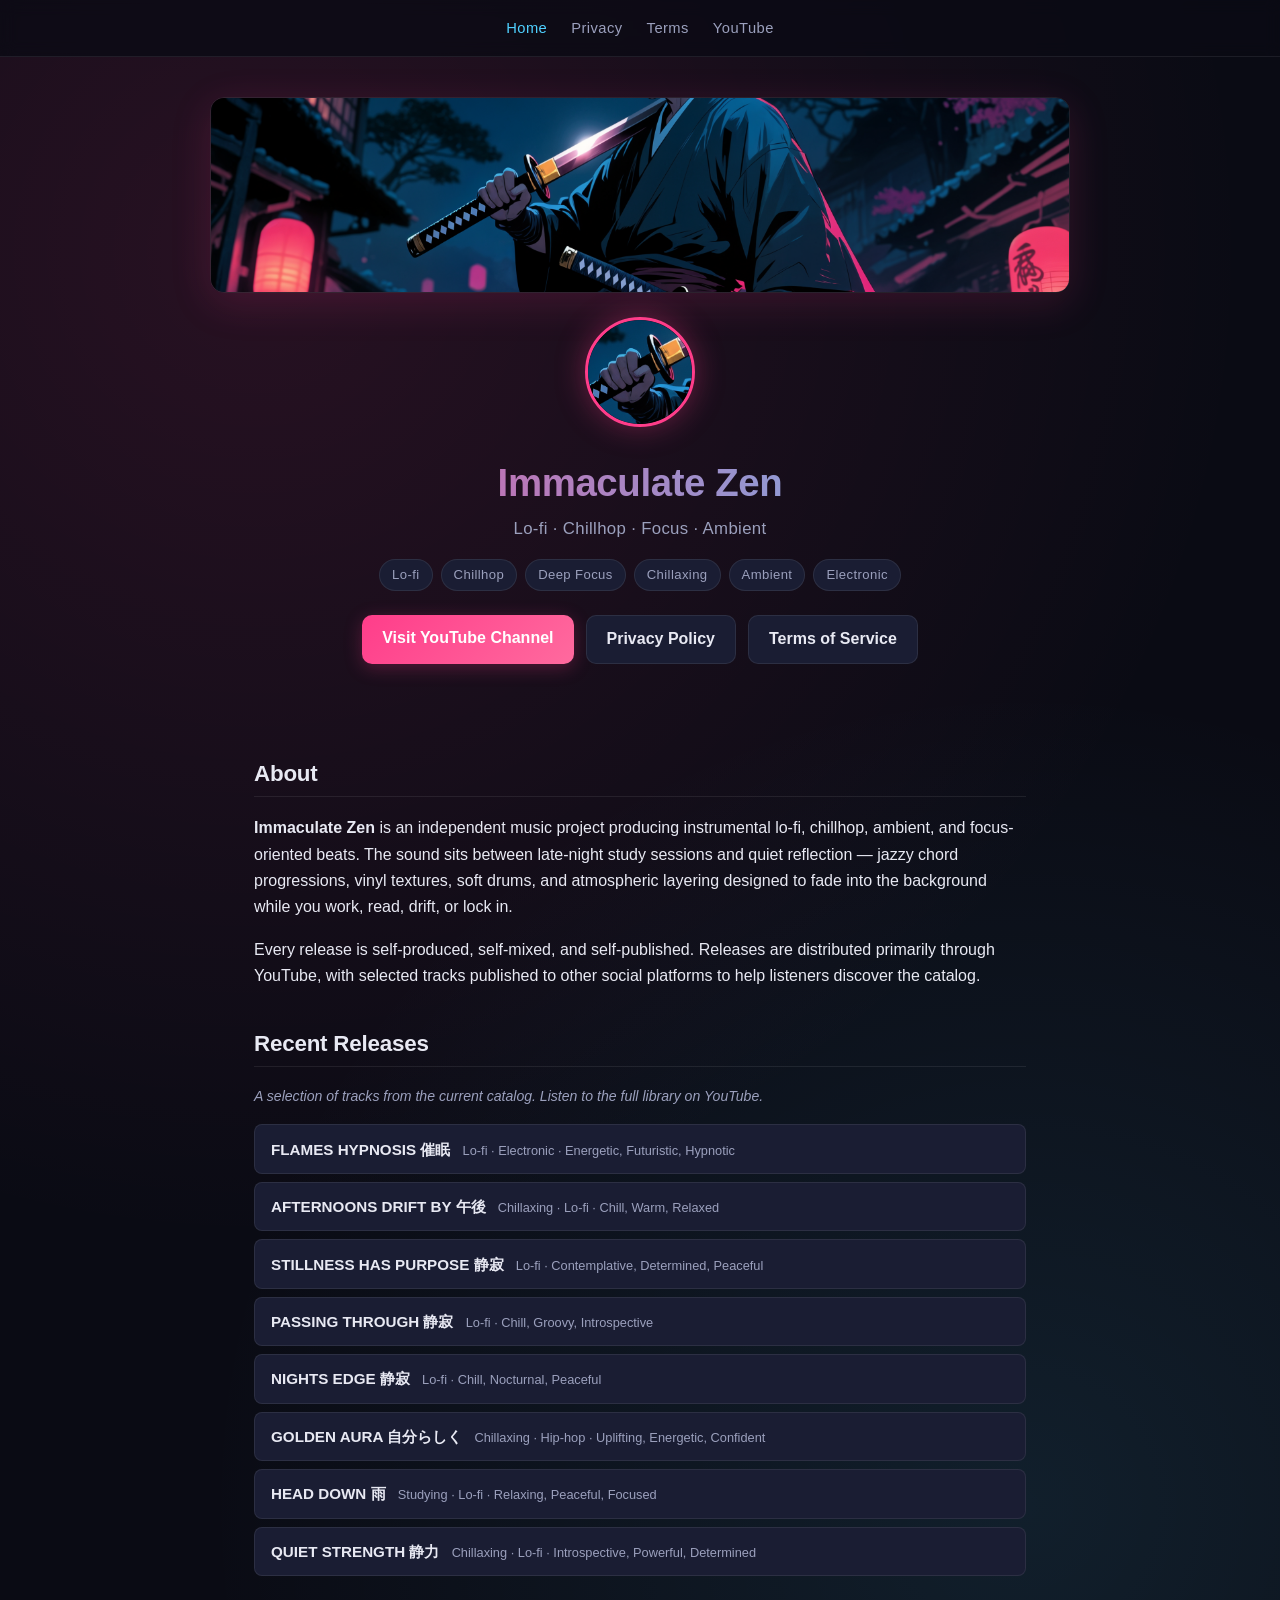
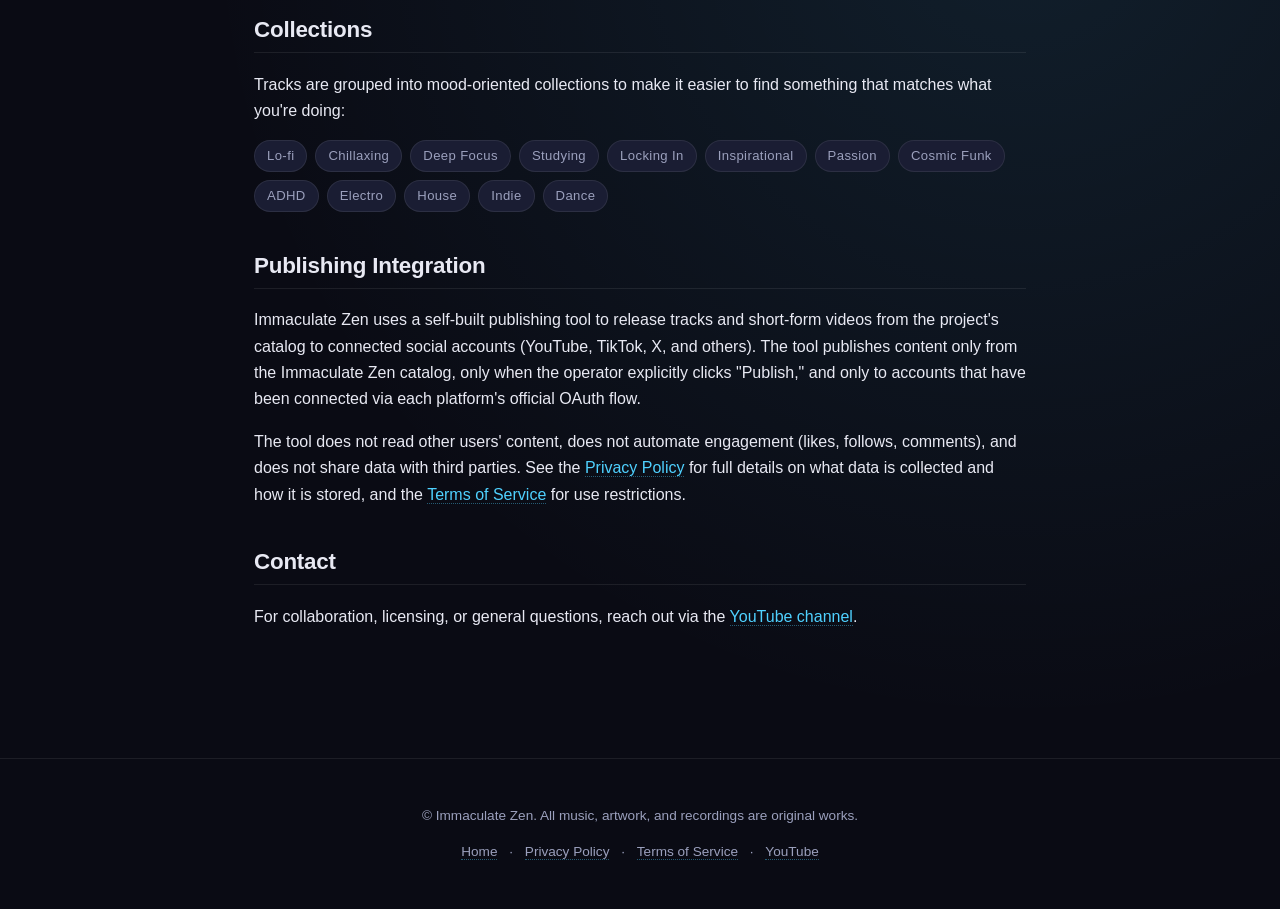
==== index.html @ 11c4373c "feat: add README.md, images/banner.png, images/profile.png, index.html, - Add initial README file an" ====
<!doctype html>
<html lang="en">
	<head>
		<meta charset="UTF-8" />
		<meta name="viewport" content="width=device-width, initial-scale=1.0" />
		<title>Immaculate Zen — Lo-fi, Chill & Focus Music</title>
		<meta
			name="description"
			content="Immaculate Zen is an independent music project creating lo-fi, chillhop, ambient, and focus-oriented instrumentals. Browse releases and follow on YouTube."
		/>
		<meta property="og:title" content="Immaculate Zen — Lo-fi, Chill & Focus Music" />
		<meta
			property="og:description"
			content="Independent lo-fi and ambient music project. Beats to study, focus, and drift to."
		/>
		<meta property="og:image" content="images/banner.png" />
		<meta property="og:type" content="website" />
		<link rel="icon" type="image/png" href="images/profile.png" />
		<link rel="stylesheet" href="styles.css" />
	</head>
	<body>
		<nav class="topnav">
			<a href="index.html" class="active">Home</a>
			<a href="privacy.html">Privacy</a>
			<a href="terms.html">Terms</a>
			<a href="https://www.youtube.com/@ImmaculateZen" target="_blank" rel="noopener">YouTube</a>
		</nav>

		<header class="site-header">
			<img src="images/banner.png" alt="Immaculate Zen banner" class="banner" />
			<img src="images/profile.png" alt="Immaculate Zen profile" class="avatar" />
			<h1>Immaculate Zen</h1>
			<p class="tagline">Lo-fi · Chillhop · Focus · Ambient</p>
			<div class="badges">
				<span class="badge">Lo-fi</span>
				<span class="badge">Chillhop</span>
				<span class="badge">Deep Focus</span>
				<span class="badge">Chillaxing</span>
				<span class="badge">Ambient</span>
				<span class="badge">Electronic</span>
			</div>
			<div class="links">
				<a class="button" href="https://www.youtube.com/@ImmaculateZen" target="_blank" rel="noopener"
					>Visit YouTube Channel</a
				>
				<a class="button secondary" href="privacy.html">Privacy Policy</a>
				<a class="button secondary" href="terms.html">Terms of Service</a>
			</div>
		</header>

		<main class="container">
			<section>
				<h2>About</h2>
				<p>
					<strong>Immaculate Zen</strong> is an independent music project producing instrumental
					lo-fi, chillhop, ambient, and focus-oriented beats. The sound sits between late-night
					study sessions and quiet reflection — jazzy chord progressions, vinyl textures, soft
					drums, and atmospheric layering designed to fade into the background while you work,
					read, drift, or lock in.
				</p>
				<p>
					Every release is self-produced, self-mixed, and self-published. Releases are distributed
					primarily through YouTube, with selected tracks published to other social platforms to
					help listeners discover the catalog.
				</p>
			</section>

			<section>
				<h2>Recent Releases</h2>
				<p class="meta">
					A selection of tracks from the current catalog. Listen to the full library on YouTube.
				</p>
				<ul class="track-list">
					<li>
						<strong>FLAMES HYPNOSIS 催眠</strong>
						<span class="tag">Lo-fi · Electronic · Energetic, Futuristic, Hypnotic</span>
					</li>
					<li>
						<strong>AFTERNOONS DRIFT BY 午後</strong>
						<span class="tag">Chillaxing · Lo-fi · Chill, Warm, Relaxed</span>
					</li>
					<li>
						<strong>STILLNESS HAS PURPOSE 静寂</strong>
						<span class="tag">Lo-fi · Contemplative, Determined, Peaceful</span>
					</li>
					<li>
						<strong>PASSING THROUGH 静寂</strong>
						<span class="tag">Lo-fi · Chill, Groovy, Introspective</span>
					</li>
					<li>
						<strong>NIGHTS EDGE 静寂</strong>
						<span class="tag">Lo-fi · Chill, Nocturnal, Peaceful</span>
					</li>
					<li>
						<strong>GOLDEN AURA 自分らしく</strong>
						<span class="tag">Chillaxing · Hip-hop · Uplifting, Energetic, Confident</span>
					</li>
					<li>
						<strong>HEAD DOWN 雨</strong>
						<span class="tag">Studying · Lo-fi · Relaxing, Peaceful, Focused</span>
					</li>
					<li>
						<strong>QUIET STRENGTH 静力</strong>
						<span class="tag">Chillaxing · Lo-fi · Introspective, Powerful, Determined</span>
					</li>
				</ul>
			</section>

			<section>
				<h2>Collections</h2>
				<p>
					Tracks are grouped into mood-oriented collections to make it easier to find something
					that matches what you're doing:
				</p>
				<div class="badges" style="justify-content: flex-start">
					<span class="badge">Lo-fi</span>
					<span class="badge">Chillaxing</span>
					<span class="badge">Deep Focus</span>
					<span class="badge">Studying</span>
					<span class="badge">Locking In</span>
					<span class="badge">Inspirational</span>
					<span class="badge">Passion</span>
					<span class="badge">Cosmic Funk</span>
					<span class="badge">ADHD</span>
					<span class="badge">Electro</span>
					<span class="badge">House</span>
					<span class="badge">Indie</span>
					<span class="badge">Dance</span>
				</div>
			</section>

			<section>
				<h2>Publishing Integration</h2>
				<p>
					Immaculate Zen uses a self-built publishing tool to release tracks and short-form videos
					from the project's catalog to connected social accounts (YouTube, TikTok, X, and
					others). The tool publishes content only from the Immaculate Zen catalog, only when the
					operator explicitly clicks "Publish," and only to accounts that have been connected via
					each platform's official OAuth flow.
				</p>
				<p>
					The tool does not read other users' content, does not automate engagement (likes,
					follows, comments), and does not share data with third parties. See the
					<a href="privacy.html">Privacy Policy</a> for full details on what data is collected and
					how it is stored, and the <a href="terms.html">Terms of Service</a> for use
					restrictions.
				</p>
			</section>

			<section>
				<h2>Contact</h2>
				<p>
					For collaboration, licensing, or general questions, reach out via the
					<a href="https://www.youtube.com/@ImmaculateZen" target="_blank" rel="noopener"
						>YouTube channel</a
					>.
				</p>
			</section>
		</main>

		<footer class="site-footer">
			<p>© Immaculate Zen. All music, artwork, and recordings are original works.</p>
			<p>
				<a href="index.html">Home</a> ·
				<a href="privacy.html">Privacy Policy</a> ·
				<a href="terms.html">Terms of Service</a> ·
				<a href="https://www.youtube.com/@ImmaculateZen" target="_blank" rel="noopener">YouTube</a>
			</p>
		</footer>
	</body>
</html>
---- styles.css ----
:root {
	--bg: #0a0b14;
	--bg-alt: #111324;
	--surface: #1a1d33;
	--text: #e8e9f3;
	--text-dim: #9ba0bd;
	--accent: #ff3d8a;
	--accent-2: #4fd1ff;
	--border: rgba(255, 255, 255, 0.08);
	--radius: 14px;
	--max-width: 820px;
}

* {
	box-sizing: border-box;
}

html,
body {
	margin: 0;
	padding: 0;
	background: var(--bg);
	color: var(--text);
	font-family: -apple-system, BlinkMacSystemFont, 'Segoe UI', Roboto, Oxygen, Ubuntu, sans-serif;
	line-height: 1.65;
	-webkit-font-smoothing: antialiased;
}

body {
	background-image:
		radial-gradient(circle at 20% 10%, rgba(255, 61, 138, 0.12), transparent 40%),
		radial-gradient(circle at 80% 60%, rgba(79, 209, 255, 0.1), transparent 45%);
	min-height: 100vh;
}

a {
	color: var(--accent-2);
	text-decoration: none;
	border-bottom: 1px dotted rgba(79, 209, 255, 0.4);
	transition: color 0.15s, border-color 0.15s;
}

a:hover {
	color: var(--accent);
	border-bottom-color: var(--accent);
}

.container {
	max-width: var(--max-width);
	margin: 0 auto;
	padding: 2.5rem 1.5rem 4rem;
}

header.site-header {
	text-align: center;
	padding: 2.5rem 1.5rem 1rem;
}

.banner {
	max-width: 100%;
	width: 100%;
	max-width: 860px;
	border-radius: var(--radius);
	border: 1px solid var(--border);
	display: block;
	margin: 0 auto 1.5rem;
	box-shadow: 0 10px 40px rgba(255, 61, 138, 0.15);
}

.avatar {
	width: 110px;
	height: 110px;
	border-radius: 50%;
	border: 3px solid var(--accent);
	box-shadow: 0 0 30px rgba(255, 61, 138, 0.35);
	margin-bottom: 1rem;
}

h1,
h2,
h3 {
	font-weight: 700;
	letter-spacing: -0.01em;
	line-height: 1.25;
}

h1 {
	font-size: 2.4rem;
	margin: 0.5rem 0;
	background: linear-gradient(90deg, var(--accent), var(--accent-2));
	-webkit-background-clip: text;
	background-clip: text;
	-webkit-text-fill-color: transparent;
}

h2 {
	font-size: 1.4rem;
	margin-top: 2.5rem;
	color: var(--text);
	border-bottom: 1px solid var(--border);
	padding-bottom: 0.5rem;
}

h3 {
	font-size: 1.08rem;
	margin-top: 1.5rem;
	color: var(--accent-2);
}

.tagline {
	color: var(--text-dim);
	font-size: 1.05rem;
	margin: 0 0 0.75rem;
	letter-spacing: 0.02em;
}

.badges {
	display: flex;
	flex-wrap: wrap;
	gap: 0.5rem;
	justify-content: center;
	margin: 1rem 0 0;
}

.badge {
	background: var(--surface);
	border: 1px solid var(--border);
	color: var(--text-dim);
	padding: 0.25rem 0.75rem;
	border-radius: 999px;
	font-size: 0.82rem;
	letter-spacing: 0.03em;
}

.card {
	background: var(--bg-alt);
	border: 1px solid var(--border);
	border-radius: var(--radius);
	padding: 1.5rem 1.75rem;
	margin: 1.5rem 0;
}

.card h3:first-child {
	margin-top: 0;
}

.links {
	display: flex;
	flex-wrap: wrap;
	gap: 0.75rem;
	justify-content: center;
	margin-top: 1.5rem;
}

.button {
	display: inline-block;
	background: linear-gradient(135deg, var(--accent), #ff6a9e);
	color: white;
	padding: 0.65rem 1.25rem;
	border-radius: 10px;
	font-weight: 600;
	border: none;
	transition: transform 0.15s, box-shadow 0.15s;
	box-shadow: 0 4px 18px rgba(255, 61, 138, 0.25);
}

.button:hover {
	transform: translateY(-1px);
	color: white;
	border-bottom-color: transparent;
	box-shadow: 0 6px 24px rgba(255, 61, 138, 0.4);
}

.button.secondary {
	background: var(--surface);
	color: var(--text);
	box-shadow: none;
	border: 1px solid var(--border);
}

.button.secondary:hover {
	border-color: var(--accent-2);
}

ul {
	padding-left: 1.25rem;
}

li {
	margin: 0.35rem 0;
}

code,
pre {
	font-family: 'SF Mono', Menlo, Monaco, Consolas, monospace;
	background: var(--surface);
	color: var(--accent-2);
	padding: 0.1rem 0.4rem;
	border-radius: 4px;
	font-size: 0.9em;
}

pre {
	padding: 1rem;
	overflow-x: auto;
	line-height: 1.5;
}

table {
	width: 100%;
	border-collapse: collapse;
	margin: 1rem 0;
	font-size: 0.95rem;
}

th,
td {
	text-align: left;
	padding: 0.6rem 0.75rem;
	border-bottom: 1px solid var(--border);
	vertical-align: top;
}

th {
	color: var(--text-dim);
	font-weight: 600;
	font-size: 0.85rem;
	letter-spacing: 0.05em;
	text-transform: uppercase;
}

nav.topnav {
	display: flex;
	gap: 1.5rem;
	justify-content: center;
	padding: 1rem;
	border-bottom: 1px solid var(--border);
	background: rgba(10, 11, 20, 0.8);
	backdrop-filter: blur(8px);
	position: sticky;
	top: 0;
	z-index: 10;
}

nav.topnav a {
	border: none;
	color: var(--text-dim);
	font-size: 0.92rem;
	letter-spacing: 0.03em;
}

nav.topnav a:hover,
nav.topnav a.active {
	color: var(--accent-2);
}

footer.site-footer {
	text-align: center;
	padding: 2rem 1rem;
	color: var(--text-dim);
	font-size: 0.85rem;
	border-top: 1px solid var(--border);
	margin-top: 3rem;
}

footer.site-footer a {
	color: var(--text-dim);
	margin: 0 0.5rem;
}

.meta {
	color: var(--text-dim);
	font-size: 0.88rem;
	font-style: italic;
}

.track-list {
	list-style: none;
	padding: 0;
	margin: 1rem 0 0;
}

.track-list li {
	padding: 0.7rem 1rem;
	background: var(--surface);
	border: 1px solid var(--border);
	border-radius: 8px;
	margin: 0.5rem 0;
	font-size: 0.95rem;
}

.track-list .tag {
	color: var(--text-dim);
	font-size: 0.8rem;
	margin-left: 0.5rem;
}

@media (max-width: 600px) {
	h1 {
		font-size: 1.8rem;
	}
	.container {
		padding: 1.5rem 1rem 3rem;
	}
	nav.topnav {
		gap: 1rem;
		font-size: 0.85rem;
	}
}
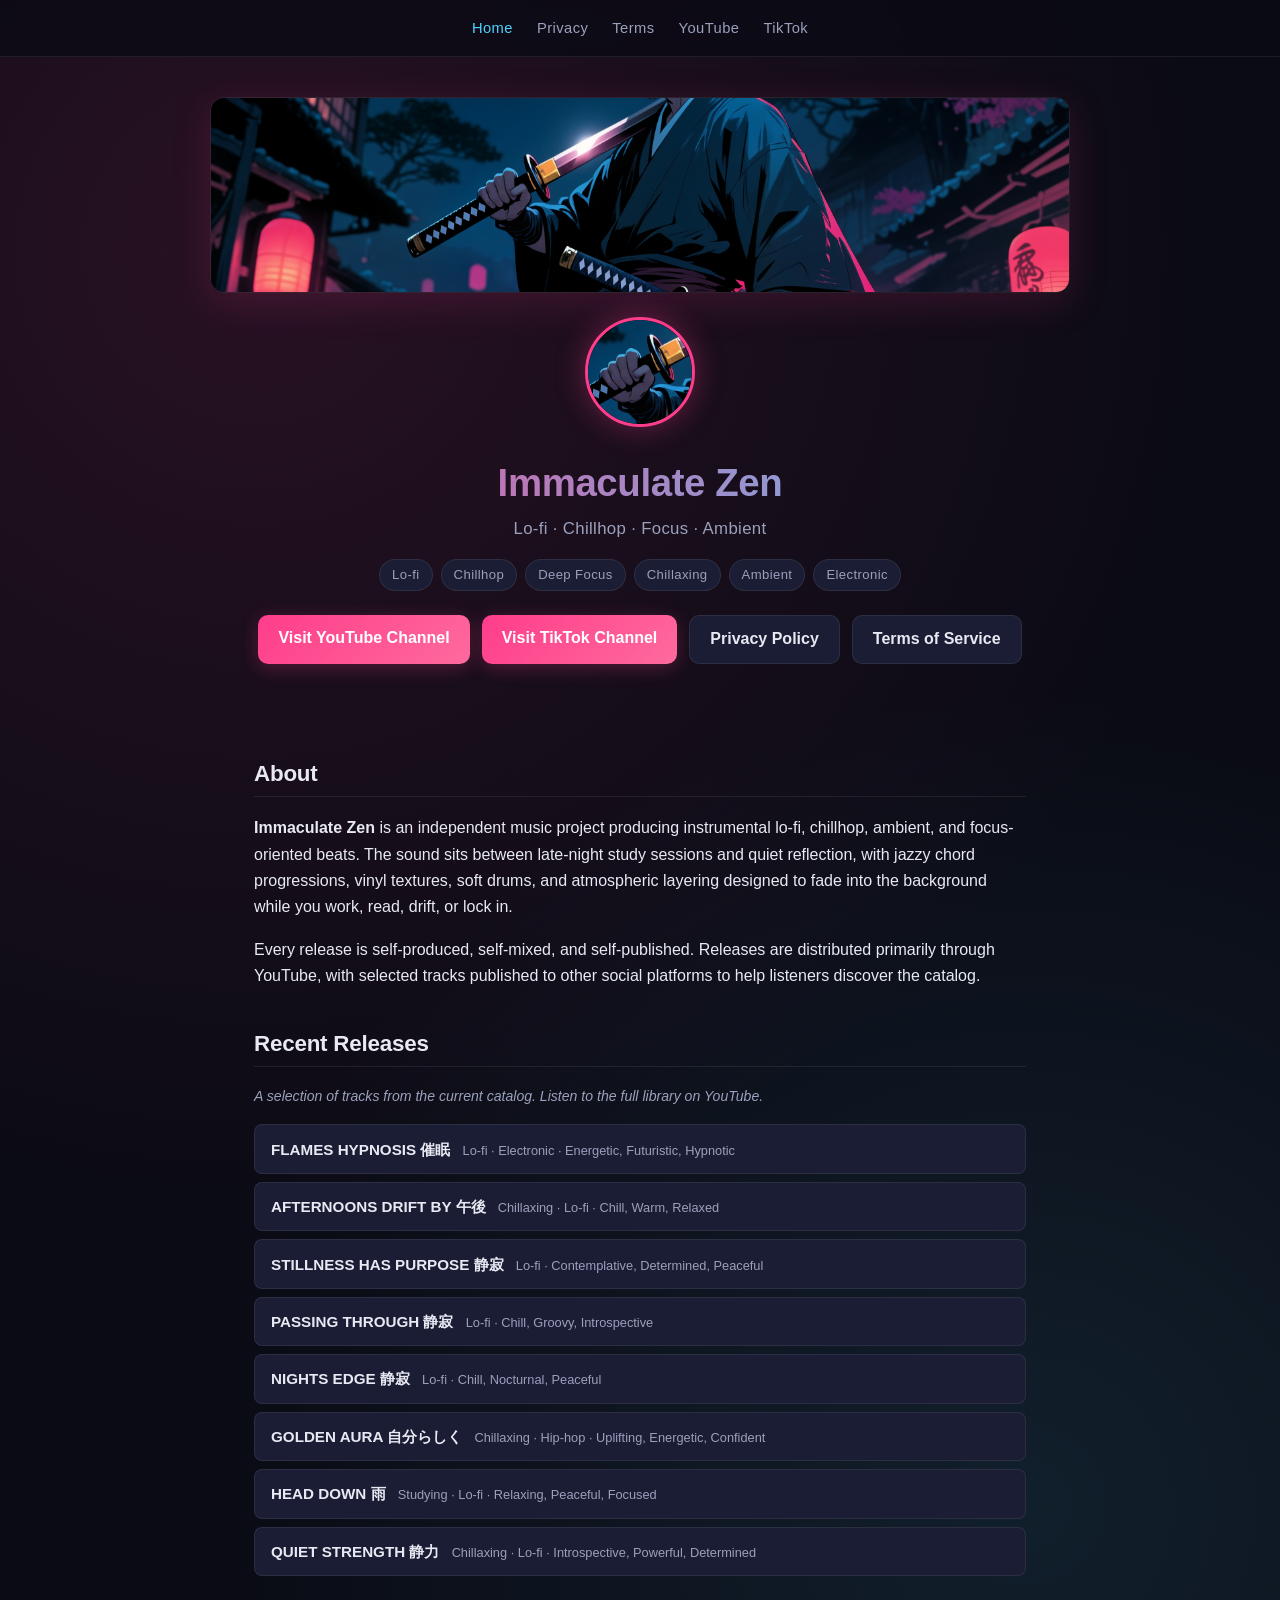
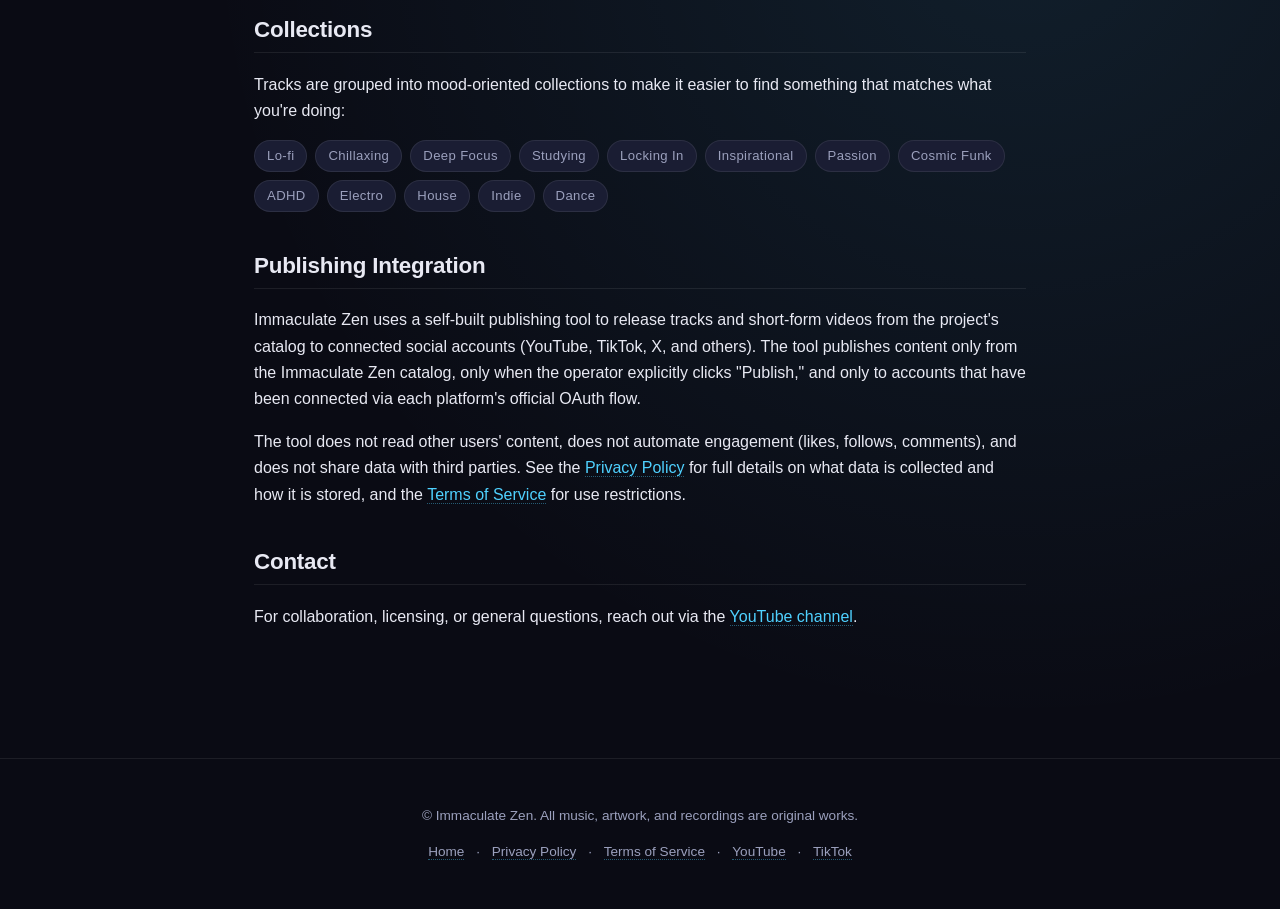
==== commit fe4aa6e6: "feat: add privacy policy page to Immaculate Zen website - Added a new page for users to view their p" ====
--- a/index.html
+++ b/index.html
@@ -3,12 +3,12 @@
 	<head>
 		<meta charset="UTF-8" />
 		<meta name="viewport" content="width=device-width, initial-scale=1.0" />
-		<title>Immaculate Zen — Lo-fi, Chill & Focus Music</title>
+		<title>Immaculate Zen - Lo-fi, Chill & Focus Music</title>
 		<meta
 			name="description"
 			content="Immaculate Zen is an independent music project creating lo-fi, chillhop, ambient, and focus-oriented instrumentals. Browse releases and follow on YouTube."
 		/>
-		<meta property="og:title" content="Immaculate Zen — Lo-fi, Chill & Focus Music" />
+		<meta property="og:title" content="Immaculate Zen - Lo-fi, Chill & Focus Music" />
 		<meta
 			property="og:description"
 			content="Independent lo-fi and ambient music project. Beats to study, focus, and drift to."
@@ -24,6 +24,7 @@
 			<a href="privacy.html">Privacy</a>
 			<a href="terms.html">Terms</a>
 			<a href="https://www.youtube.com/@ImmaculateZen" target="_blank" rel="noopener">YouTube</a>
+			<a href="https://www.tiktok.com/@immaculate_zen" target="_blank" rel="noopener">TikTok</a>
 		</nav>
 
 		<header class="site-header">
@@ -43,6 +44,9 @@
 				<a class="button" href="https://www.youtube.com/@ImmaculateZen" target="_blank" rel="noopener"
 					>Visit YouTube Channel</a
 				>
+				<a class="button" href="https://www.tiktok.com/@immaculate_zen" target="_blank" rel="noopener"
+					>Visit TikTok Channel</a
+				>
 				<a class="button secondary" href="privacy.html">Privacy Policy</a>
 				<a class="button secondary" href="terms.html">Terms of Service</a>
 			</div>
@@ -54,7 +58,7 @@
 				<p>
 					<strong>Immaculate Zen</strong> is an independent music project producing instrumental
 					lo-fi, chillhop, ambient, and focus-oriented beats. The sound sits between late-night
-					study sessions and quiet reflection — jazzy chord progressions, vinyl textures, soft
+					study sessions and quiet reflection, with jazzy chord progressions, vinyl textures, soft
 					drums, and atmospheric layering designed to fade into the background while you work,
 					read, drift, or lock in.
 				</p>
@@ -164,7 +168,8 @@
 				<a href="index.html">Home</a> ·
 				<a href="privacy.html">Privacy Policy</a> ·
 				<a href="terms.html">Terms of Service</a> ·
-				<a href="https://www.youtube.com/@ImmaculateZen" target="_blank" rel="noopener">YouTube</a>
+				<a href="https://www.youtube.com/@ImmaculateZen" target="_blank" rel="noopener">YouTube</a> ·
+				<a href="https://www.tiktok.com/@immaculate_zen" target="_blank" rel="noopener">TikTok</a>
 			</p>
 		</footer>
 	</body>
